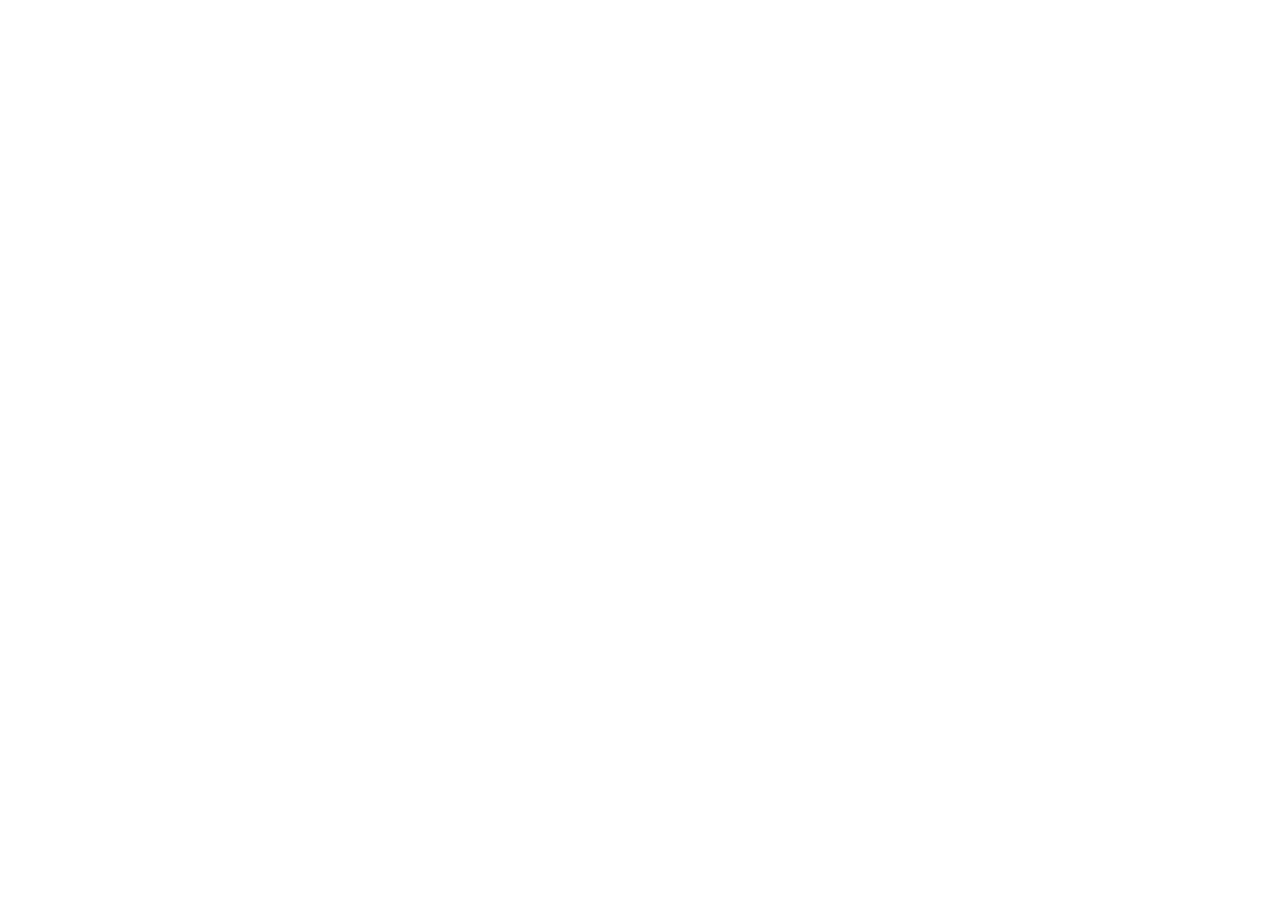
==== docs/index.html @ 0a2211cc "build app" ====
<!doctype html>
<html lang="en">
  <head>
    <meta charset="UTF-8" />
    <link rel="icon" type="image/svg+xml" href="/assets/favicon-NaOjrWqv.png" />
    <meta name="viewport" content="width=device-width, initial-scale=1.0" />
    <title>Celine Baille</title>
    <script type="module" crossorigin src="/assets/index-DS-Y6wdZ.js"></script>
    <link rel="stylesheet" crossorigin href="/assets/index-C6Rdj-tI.css">
  </head>
  <body>
    <div id="root"></div>
  </body>
</html>
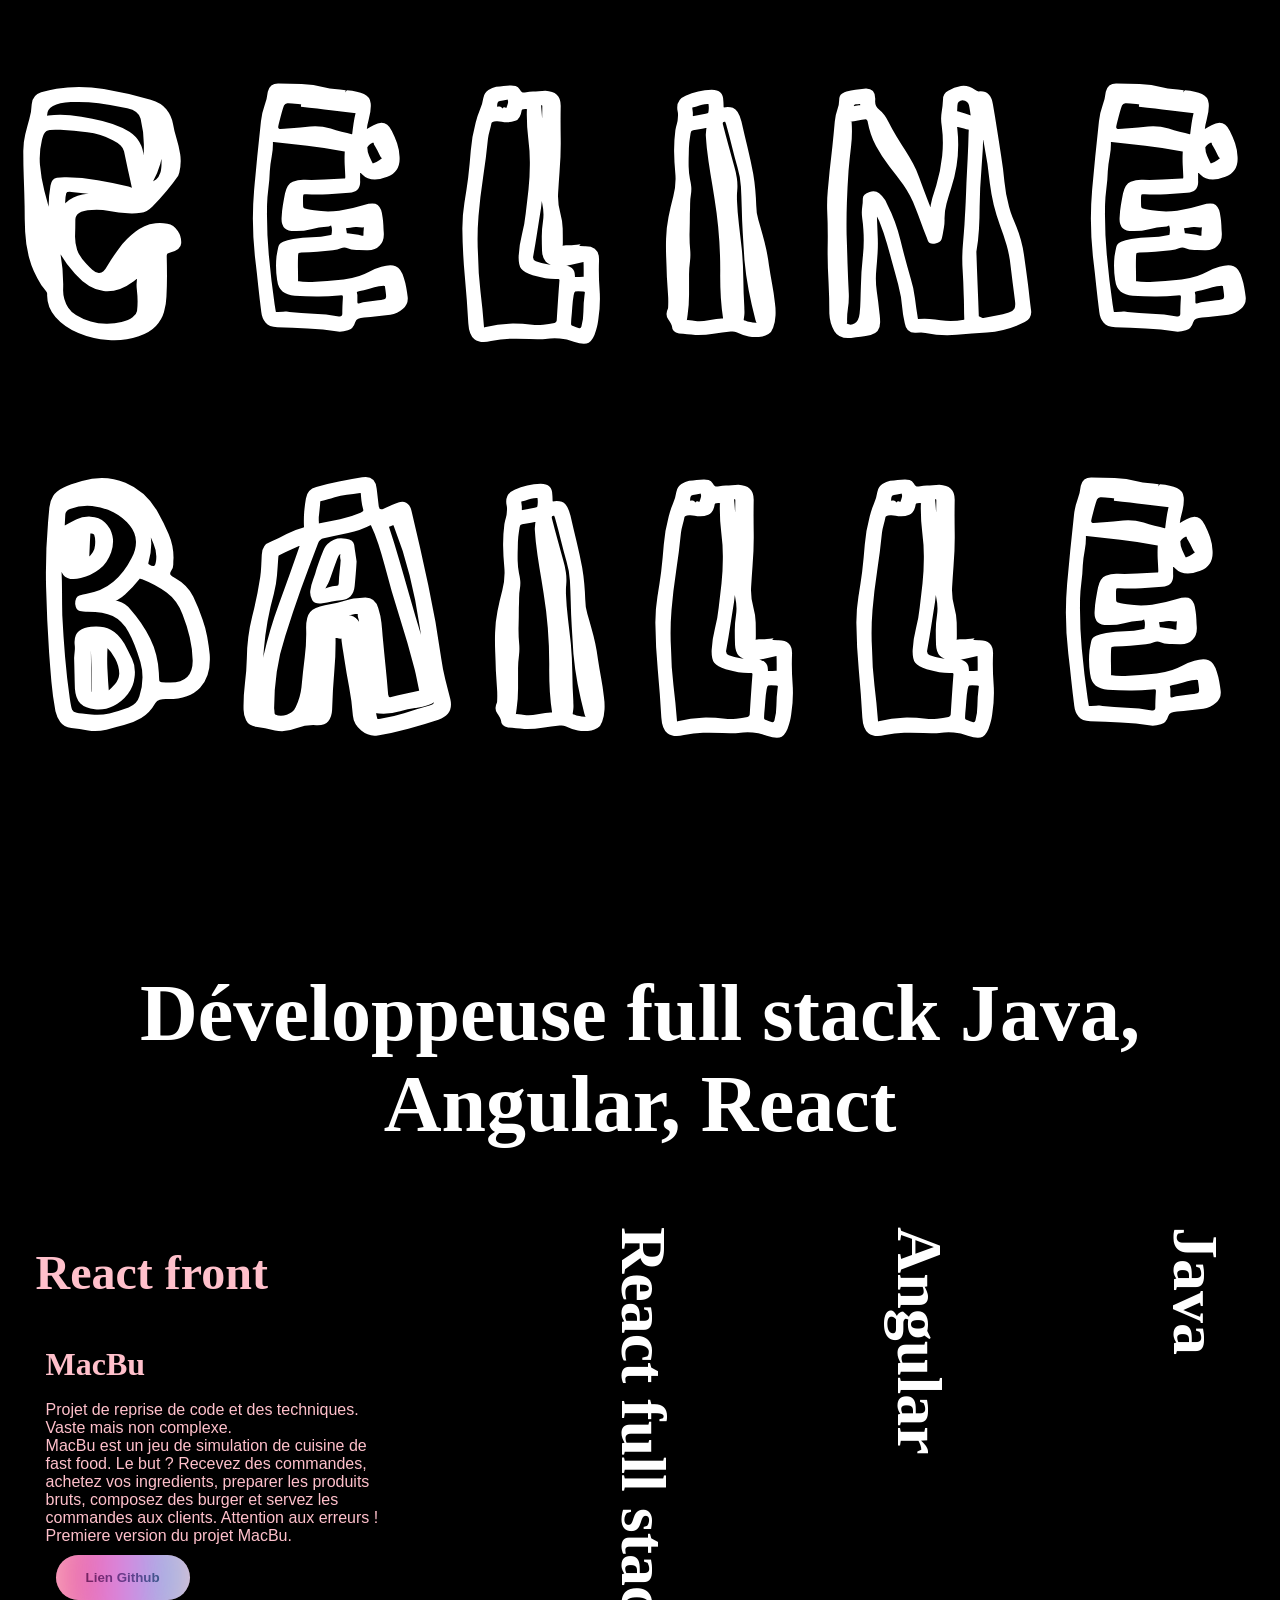
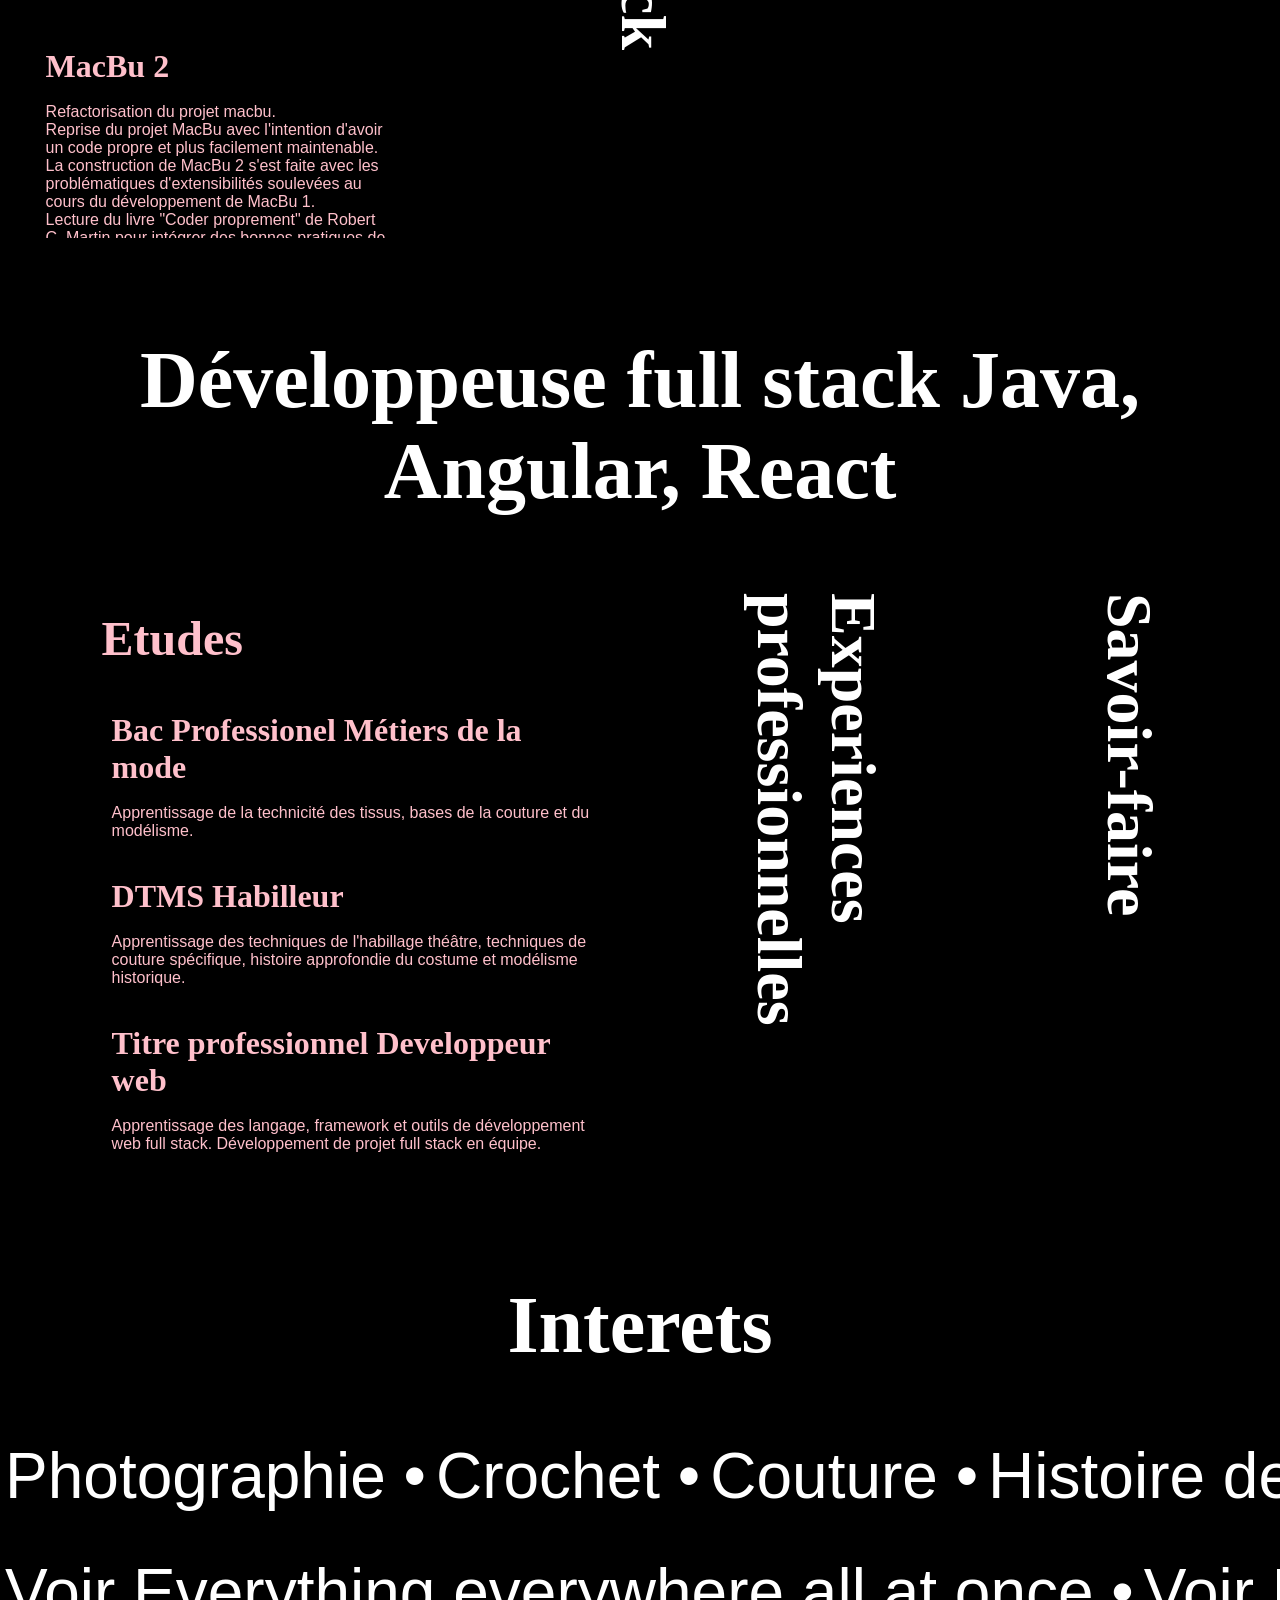
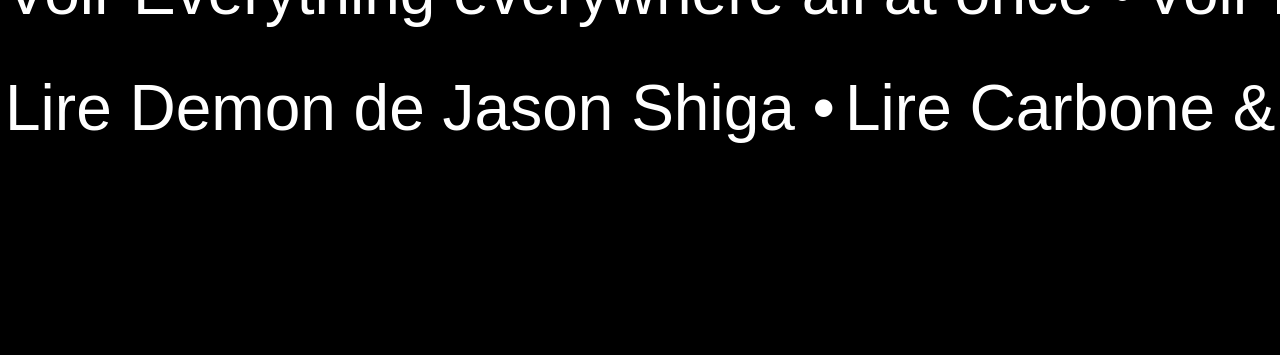
==== commit 0bb7c410: "build" ====
--- a/docs/index.html
+++ b/docs/index.html
@@ -2,11 +2,11 @@
 <html lang="en">
   <head>
     <meta charset="UTF-8" />
-    <link rel="icon" type="image/svg+xml" href="/assets/favicon-NaOjrWqv.png" />
+    <link rel="icon" type="image/svg+xml" href="./assets/favicon-NaOjrWqv.png" />
     <meta name="viewport" content="width=device-width, initial-scale=1.0" />
     <title>Celine Baille</title>
-    <script type="module" crossorigin src="/assets/index-DS-Y6wdZ.js"></script>
-    <link rel="stylesheet" crossorigin href="/assets/index-C6Rdj-tI.css">
+    <script type="module" crossorigin src="./assets/index-4YKds1wK.js"></script>
+    <link rel="stylesheet" crossorigin href="./assets/index-Du7SjtBK.css">
   </head>
   <body>
     <div id="root"></div>
--- a/docs/assets/index-Du7SjtBK.css
+++ b/docs/assets/index-Du7SjtBK.css
@@ -0,0 +1 @@
+@font-face{font-family:Rock3D;src:url(./Rock3D-Regular-CFQlrR_h.ttf)}h2,h3,h4{font-family:haettenschweiler,Impact}h1{font-size:17rem;text-align:center;margin:0;font-family:Rock3D,haettenschweiler,Impact}h2{font-size:5rem;text-align:center}h3{font-size:3rem}h4{font-size:2rem}p,li{font-family:helvetica,Arial}body{margin:0;background-color:#000;color:#fff}ul,li{list-style:none;margin:0;padding:0}.closeCard{display:none}.openCard ul ul{padding:0}.openCard::-webkit-scrollbar{width:8px}.openCard::-webkit-scrollbar-track{background:transparent}.openCard::-webkit-scrollbar-thumb{background-color:pink;border-radius:4px}.openCard{overflow-y:scroll;scrollbar-width:thin;scrollbar-color:pink transparent;height:100%}.projectButton{background-color:pink;margin:10px;display:inline-flex;align-items:center;justify-content:center;padding:15px 30px;border:0;position:relative;overflow:hidden;border-radius:10rem;transition:all .02s;font-weight:700;cursor:pointer;color:#252525;z-index:0;box-shadow:0 0 7px -5px #00000080}.projectButton:hover{background:#c1e4f8;color:#210055}.projectButton:active{transform:scale(.97)}.hoverEffect{position:absolute;inset:0;display:flex;align-items:center;justify-content:center;z-index:1}.hoverEffect a{background:#de004b;background:linear-gradient(90deg,#de004b,#bf46ff 49%,#00d4ff);border-radius:40rem;width:10rem;height:10rem;transition:.4s;filter:blur(20px);animation:effect infinite 3s linear;opacity:.5}.button:hover .hoverEffect a{width:8rem;height:8rem}@keyframes effect{0%{transform:rotate(0)}to{transform:rotate(360deg)}}a{text-decoration:none;color:#252525}.columnComponent{height:100vh}.columnContent{display:flex;flex-direction:row;justify-content:center;margin:2vw;height:60vh;width:95vw}.columnContent ul{padding:10px}.closeColumn:hover,.openColumn:hover{color:pink;cursor:pointer;transition:.5s}.closeColumn{width:20vw;display:flex;flex-direction:column;flex-wrap:wrap;align-content:center;justify-content:center;height:60vh}.openColumn{width:40vw;color:pink}.closeColumnTitle{font-size:4rem;margin:0;height:20vw;width:60vh;transform:rotate(90deg)}.openColumnTitle,h4{margin-top:2vh;margin-bottom:2vh}#interestsComponent{height:80vh;width:100vw;display:flex;flex-direction:column}#interestsTitle{padding:40px;font-size:5rem}.interestDefilant{display:block;padding:0;overflow:hidden;position:relative;width:100%;height:80px;margin-top:2vh;margin-bottom:2vh}.interestDefilant div{position:absolute;min-width:100%}.interestDefilant div ul{position:relative;display:flex;flex-direction:row;font-size:2rem;white-space:nowrap;top:0}#allInterest{animation:defilement 40s infinite linear}#moviesRecommandation{animation:defilement 60s infinite linear;animation-direction:reverse}#booksRecommandation{animation:defilement 60s infinite linear}.interestsText{flex-shrink:0;margin:5px;color:#fff;font-size:4rem}@keyframes defilement{0%{transform:translate(0)}to{transform:translate(-50%)}}@keyframes titleAnimation{0%{font-size:20rem;opacity:1}to{font-size:200rem;opacity:0}}.titleContainer{width:100%;height:100vh;border:solid black 1px}
